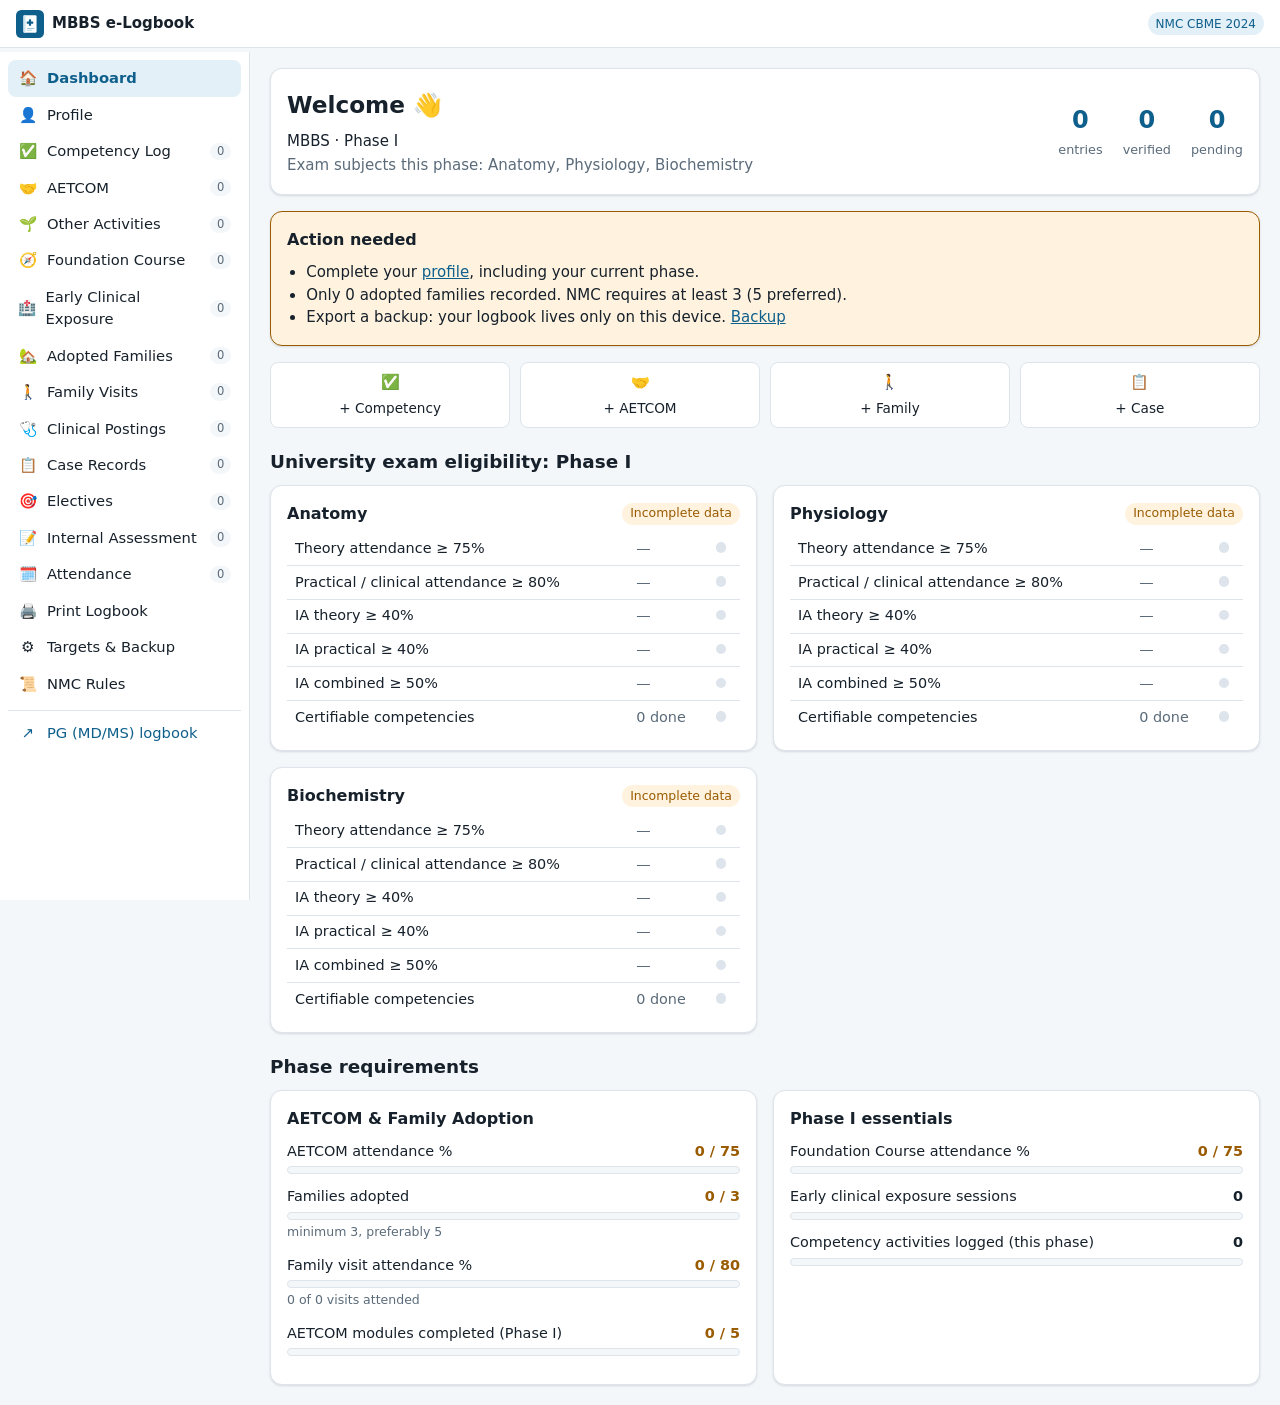
==== mbbs/index.html @ e0714275 "Add MBBS (UG) e-logbook following NMC CBME 2024 and logbook guidelines New app in mbbs/ sharing the " ====
<!doctype html>
<html lang="en">
<head>
  <meta charset="utf-8">
  <meta name="viewport" content="width=device-width, initial-scale=1, viewport-fit=cover">
  <title>MBBS e-Logbook</title>
  <meta name="description" content="Offline e-logbook for MBBS students in India, following the NMC CBME Curriculum 2024 and NMC logbook guidelines.">
  <meta name="theme-color" content="#0f5f8c">
  <link rel="manifest" href="manifest.webmanifest">
  <link rel="icon" href="../icons/icon.svg" type="image/svg+xml">
  <link rel="apple-touch-icon" href="../icons/icon.svg">
  <link rel="stylesheet" href="../css/styles.css">
</head>
<body>
  <header class="topbar no-print">
    <button id="menuBtn" class="icon-btn" aria-label="Menu">☰</button>
    <a href="#dashboard" class="brand"><img src="../icons/icon.svg" alt="" width="28" height="28"> MBBS e-Logbook</a>
    <span class="tag">NMC CBME 2024</span>
  </header>
  <div class="layout">
    <nav id="nav" class="sidebar no-print" aria-label="Sections"></nav>
    <main id="main" tabindex="-1"></main>
  </div>
  <div id="modal" class="modal no-print" hidden role="dialog" aria-modal="true">
    <div class="modal-body"></div>
  </div>
  <div id="toast" class="toast no-print" role="status" aria-live="polite"></div>
  <noscript>This app needs JavaScript enabled.</noscript>
  <script src="js/ug-data.js"></script>
  <script src="js/ug-app.js"></script>
</body>
</html>
---- css/styles.css ----
:root {
  --bg: #f4f7fa;
  --card: #ffffff;
  --text: #17212b;
  --muted: #5b6b7a;
  --line: #dde4eb;
  --primary: #0f5f8c;
  --primary-ink: #ffffff;
  --primary-soft: #e3f0f8;
  --ok: #1f7a4d;
  --ok-soft: #e1f4ea;
  --warn: #9a5b00;
  --warn-soft: #fff3df;
  --danger: #b42318;
  --danger-soft: #fde8e6;
  --radius: 12px;
  --shadow: 0 1px 2px rgba(16, 24, 40, .06), 0 1px 3px rgba(16, 24, 40, .08);
  color-scheme: light;
}
@media (prefers-color-scheme: dark) {
  :root:not([data-theme="light"]) {
    --bg: #0f1419; --card: #182029; --text: #e6edf3; --muted: #9aa8b5; --line: #2a3541;
    --primary: #4aa8dc; --primary-ink: #06131c; --primary-soft: #16324a;
    --ok: #4cc48a; --ok-soft: #133826; --warn: #f0b45a; --warn-soft: #3a2a10; --danger: #ff6b5e; --danger-soft: #3d1714;
    color-scheme: dark;
  }
}
:root[data-theme="dark"] {
    --bg: #0f1419; --card: #182029; --text: #e6edf3; --muted: #9aa8b5; --line: #2a3541;
    --primary: #4aa8dc; --primary-ink: #06131c; --primary-soft: #16324a;
    --ok: #4cc48a; --ok-soft: #133826; --warn: #f0b45a; --warn-soft: #3a2a10; --danger: #ff6b5e; --danger-soft: #3d1714;
    color-scheme: dark;
}
* { box-sizing: border-box; }
html, body { margin: 0; }
body {
  font: 15px/1.5 system-ui, -apple-system, "Segoe UI", Roboto, "Noto Sans", sans-serif;
  background: var(--bg); color: var(--text);
}
a { color: var(--primary); }
h1 { font-size: 1.45rem; margin: .2rem 0 .4rem; }
h2 { font-size: 1.15rem; }
h3 { font-size: 1rem; margin: 0 0 .6rem; }
.muted, small { color: var(--muted); }
.help { color: var(--muted); margin: 0 0 1rem; max-width: 70ch; }
.warn { background: var(--warn-soft); color: var(--warn); padding: .5rem .75rem; border-radius: 8px; }

/* Layout */
.topbar {
  position: sticky; top: env(safe-area-inset-top, 0px); z-index: 20; display: flex; align-items: center; gap: .75rem;
  padding: .6rem 1rem; background: var(--card); border-bottom: 1px solid var(--line);
}
.brand { display: flex; align-items: center; gap: .5rem; font-weight: 700; color: var(--text); text-decoration: none; }
.tag { margin-left: auto; font-size: .75rem; background: var(--primary-soft); color: var(--primary); padding: .15rem .5rem; border-radius: 99px; }
.icon-btn { display: none; border: 0; background: none; font-size: 1.4rem; color: var(--text); cursor: pointer; }
.layout { display: grid; grid-template-columns: 250px 1fr; min-height: calc(100vh - 52px); }
.sidebar { border-right: 1px solid var(--line); background: var(--card); padding: .5rem; position: sticky; top: 52px; height: calc(100vh - 52px); overflow-y: auto; }
.sidebar a {
  display: flex; align-items: center; gap: .55rem; padding: .45rem .6rem; border-radius: 8px;
  color: var(--text); text-decoration: none; font-size: .92rem;
}
.sidebar a:hover { background: var(--bg); }
.sidebar a.active { background: var(--primary-soft); color: var(--primary); font-weight: 600; }
.ni { width: 1.4em; text-align: center; }
.badge { margin-left: auto; font-size: .72rem; background: var(--bg); color: var(--muted); padding: 0 .45rem; border-radius: 99px; }
main { padding: 1.25rem; max-width: 1200px; width: 100%; outline: none; min-width: 0; }

@media (max-width: 860px) {
  .icon-btn { display: block; }
  .layout { grid-template-columns: 1fr; }
  .sidebar { position: fixed; left: 0; top: 52px; bottom: 0; width: 270px; z-index: 30; transform: translateX(-100%); transition: transform .2s; box-shadow: var(--shadow); }
  body.nav-open .sidebar { transform: none; }
  main { padding: 1rem; }
}

/* Cards & components */
.card { background: var(--card); border: 1px solid var(--line); border-radius: var(--radius); padding: 1rem; box-shadow: var(--shadow); margin-bottom: 1rem; }
.grid2 { display: grid; grid-template-columns: repeat(auto-fit, minmax(320px, 1fr)); gap: 1rem; }
.grid2 .card { margin: 0; }
.hero { display: flex; flex-wrap: wrap; gap: 1rem; justify-content: space-between; align-items: center; }
.hero p { margin: .1rem 0; }
.hero-stats { display: flex; gap: 1.25rem; }
.hero-stats div { text-align: center; }
.hero-stats b { display: block; font-size: 1.5rem; color: var(--primary); }
.hero-stats span { font-size: .8rem; color: var(--muted); }
.alerts { border-color: var(--warn); background: var(--warn-soft); }
.alerts ul { margin: 0; padding-left: 1.2rem; }
.quick { display: grid; grid-template-columns: repeat(4, 1fr); gap: .6rem; margin-bottom: 1rem; }
.quick-btn { display: flex; flex-direction: column; align-items: center; gap: .2rem; padding: .8rem .4rem; font-size: 1.3rem; }
.quick-btn span { font-size: .85rem; }
@media (max-width: 500px) { .quick { grid-template-columns: repeat(2, 1fr); } }

.meter { margin-bottom: .75rem; }
.meter-top { display: flex; justify-content: space-between; gap: .5rem; font-size: .9rem; }
.track { height: 8px; background: var(--bg); border-radius: 99px; overflow: hidden; margin-top: .25rem; border: 1px solid var(--line); }
.fill { height: 100%; background: var(--primary); }
.fill.ok { background: var(--ok); }
.okt { color: var(--ok); }
.badt { color: var(--warn); }

.steps { list-style: none; padding: 0; margin: 0 0 .8rem; }
.steps li { display: flex; align-items: center; gap: .5rem; padding: .25rem 0; color: var(--muted); }
.steps li span { width: 1.3rem; height: 1.3rem; border-radius: 50%; border: 2px solid var(--line); display: inline-grid; place-items: center; font-size: .75rem; flex: none; }
.steps li.done { color: var(--text); }
.steps li.done span { background: var(--ok); border-color: var(--ok); color: #fff; }

.checklist ul { list-style: none; margin: 0; padding: 0; }
.checklist li { display: flex; gap: .6rem; padding: .35rem 0; border-bottom: 1px dashed var(--line); }
.checklist li:last-child { border: 0; }
.tick { color: var(--muted); font-weight: 700; }
.checklist li.done .tick { color: var(--ok); }

/* Buttons */
.btn {
  display: inline-flex; align-items: center; justify-content: center; gap: .3rem; cursor: pointer;
  border: 1px solid var(--line); background: var(--card); color: var(--text); text-decoration: none;
  padding: .5rem .9rem; border-radius: 8px; font: inherit; font-weight: 500; min-height: 40px;
}
.btn:hover { border-color: var(--primary); }
.btn:disabled { opacity: .5; cursor: not-allowed; }
.btn.primary { background: var(--primary); border-color: var(--primary); color: var(--primary-ink); }
.btn.danger { color: var(--danger); }
.btn.danger-fill { background: var(--danger); border-color: var(--danger); color: var(--card); }
.sample-note { display: flex; flex-wrap: wrap; gap: .75rem; align-items: center; justify-content: space-between; border-color: var(--primary); background: var(--primary-soft); }
.sample-note > div { flex: 1 1 260px; min-width: 0; }
@media (prefers-reduced-motion: reduce) { * { transition: none !important; } }
.btn.sm { padding: .2rem .55rem; min-height: 32px; font-size: .85rem; }

/* Forms */
.form-grid { display: grid; grid-template-columns: repeat(auto-fit, minmax(230px, 1fr)); gap: .8rem 1rem; }
.field { display: flex; flex-direction: column; gap: .25rem; font-size: .88rem; font-weight: 500; }
.field.wide, .actions.wide { grid-column: 1 / -1; }
.field.check { flex-direction: row; align-items: center; font-weight: 400; }
.field small { font-weight: 400; }
.req { color: var(--danger); }
input, select, textarea {
  font: inherit; color: var(--text); background: var(--bg); border: 1px solid var(--line);
  border-radius: 8px; padding: .5rem .6rem; min-height: 40px; width: 100%;
}
.field.check input { width: auto; min-height: 0; }
input:focus, select:focus, textarea:focus { outline: 2px solid var(--primary); outline-offset: 1px; }
textarea { resize: vertical; }
.actions { display: flex; gap: .5rem; justify-content: flex-end; flex-wrap: wrap; margin-top: .5rem; }
.actions.left { justify-content: flex-start; }
.proc-targets { max-height: 420px; overflow: auto; padding-right: .25rem; margin-bottom: .5rem; }

/* Collections */
.head-row { display: flex; justify-content: space-between; align-items: center; gap: 1rem; flex-wrap: wrap; }
.head-actions { display: flex; gap: .5rem; align-items: center; flex-wrap: wrap; }
.head-actions select { width: auto; }
.toolbar { display: flex; gap: .5rem; flex-wrap: wrap; margin-bottom: .75rem; }
.toolbar input { flex: 1 1 200px; width: auto; }
.toolbar select { width: auto; }
.table-wrap { overflow-x: auto; background: var(--card); border: 1px solid var(--line); border-radius: var(--radius); }
.card .table-wrap { border: 0; }
table.data { width: 100%; border-collapse: collapse; font-size: .9rem; }
table.data th, table.data td { text-align: left; padding: .55rem .7rem; border-bottom: 1px solid var(--line); vertical-align: top; }
table.data th { background: var(--bg); font-weight: 600; white-space: nowrap; }
table.data tr:last-child td { border-bottom: 0; }
table.compact td, table.compact th { padding: .35rem .5rem; }
.row-actions { white-space: nowrap; text-align: right; }
.pill { display: inline-block; font-size: .78rem; padding: .1rem .5rem; border-radius: 99px; white-space: nowrap; }
.pill.ok { background: var(--ok-soft); color: var(--ok); }
.pill.pend { background: var(--warn-soft); color: var(--warn); }
.pill.bad { background: var(--danger-soft); color: var(--danger); }
.sidebar a.switch { margin-top: .5rem; border-top: 1px solid var(--line); border-radius: 0; padding-top: .7rem; color: var(--primary); }
.sec-h { margin: 1.25rem 0 .6rem; }
.elig-head { display: flex; justify-content: space-between; align-items: center; gap: .5rem; margin-bottom: .4rem; }
.elig-head h3 { margin: 0; }
.elig.bad { border-color: var(--danger); }
.elig.ok { border-color: var(--ok); }
td.num { text-align: right; font-variant-numeric: tabular-nums; white-space: nowrap; }
.dot { display: inline-block; width: .65rem; height: .65rem; border-radius: 50%; background: var(--line); }
.dot.ok { background: var(--ok); }
.dot.bad { background: var(--danger); }
.mods { display: grid; gap: .6rem; }
.chips { display: flex; flex-wrap: wrap; gap: .35rem; margin-top: .3rem; }
.chip { font-size: .8rem; padding: .1rem .55rem; border-radius: 99px; border: 1px solid var(--line); color: var(--muted); font-variant-numeric: tabular-nums; }
.chip.ok { background: var(--ok-soft); color: var(--ok); border-color: var(--ok-soft); }
.chip.part { background: var(--warn-soft); color: var(--warn); border-color: var(--warn-soft); }
.meters { display: grid; grid-template-columns: repeat(auto-fit, minmax(240px, 1fr)); gap: 0 1.5rem; }
.empty { text-align: center; color: var(--muted); padding: 2rem; }
details summary { cursor: pointer; margin-bottom: .5rem; }

@media (max-width: 700px) {
  table.data thead { display: none; }
  table.data, table.data tbody, table.data tr, table.data td { display: block; width: 100%; }
  table.data tr { border-bottom: 1px solid var(--line); padding: .4rem 0; }
  table.data td { border: 0; padding: .15rem .8rem; }
  table.data td[data-label]::before { content: attr(data-label) ": "; color: var(--muted); font-size: .8rem; }
  table.data td.row-actions { text-align: left; padding-top: .4rem; }
  table.compact thead { display: table-header-group; }
  table.compact, table.compact tbody { display: table; }
  table.compact tr { display: table-row; }
  table.compact td { display: table-cell; width: auto; }
}

/* Modal & toast */
.modal { position: fixed; inset: 0; background: rgba(10, 20, 30, .5); z-index: 50; display: grid; place-items: center; padding: 1rem; }
.modal[hidden] { display: none; }
.modal-body { background: var(--card); border-radius: var(--radius); padding: 1.2rem; width: min(760px, 100%); max-height: 92vh; overflow-y: auto; }
.modal-body h2 { margin-top: 0; }
body.modal-open { overflow: hidden; }
.toast {
  position: fixed; bottom: 1.2rem; left: 50%; transform: translateX(-50%) translateY(150%);
  background: var(--text); color: var(--bg); padding: .6rem 1.1rem; border-radius: 99px; transition: transform .2s, opacity .2s; z-index: 60;
  opacity: 0; visibility: hidden; pointer-events: none;
}
.toast.show { transform: translateX(-50%) translateY(0); opacity: 1; visibility: visible; }
.prose ul { padding-left: 1.2rem; }
.prose li { margin-bottom: .3rem; }

/* Report */
.report { background: #fff; color: #000; padding: 1rem; border-radius: var(--radius); }
.rep-cover { text-align: center; padding: 1rem 0 2rem; }
.rep-cover h1 { font-size: 1.8rem; letter-spacing: .05em; }
.rep-sec { margin-top: 1.5rem; }
.rep-sec h2 { border-bottom: 2px solid #000; padding-bottom: .2rem; }
table.rep { width: 100%; border-collapse: collapse; font-size: .8rem; }
table.rep th, table.rep td { border: 1px solid #555; padding: .25rem .35rem; text-align: left; vertical-align: top; }
table.rep th { background: #eee; }
table.rep .sig { width: 110px; }
table.kv { max-width: 640px; margin: 1rem auto; }
table.kv th { width: 40%; }
.small { font-size: .78rem; }
.report .muted, .report small { color: #444; }
.sig-row { display: flex; justify-content: space-between; gap: 1rem; margin-top: 3rem; }
.sig-row div { flex: 1; border-top: 1px solid #000; padding-top: .3rem; font-size: .85rem; }
.cert p { line-height: 1.8; }

@media print {
  @page { size: A4 landscape; margin: 12mm; }
  body { background: #fff; color: #000; }
  .no-print, .topbar, .sidebar { display: none !important; }
  .layout { display: block; }
  main { padding: 0; max-width: none; }
  .report { padding: 0; }
  .rep-cover { page-break-after: always; }
  .rep-sec { page-break-inside: auto; }
  .cert { page-break-before: always; }
  tr { page-break-inside: avoid; }
  thead { display: table-header-group; }
}
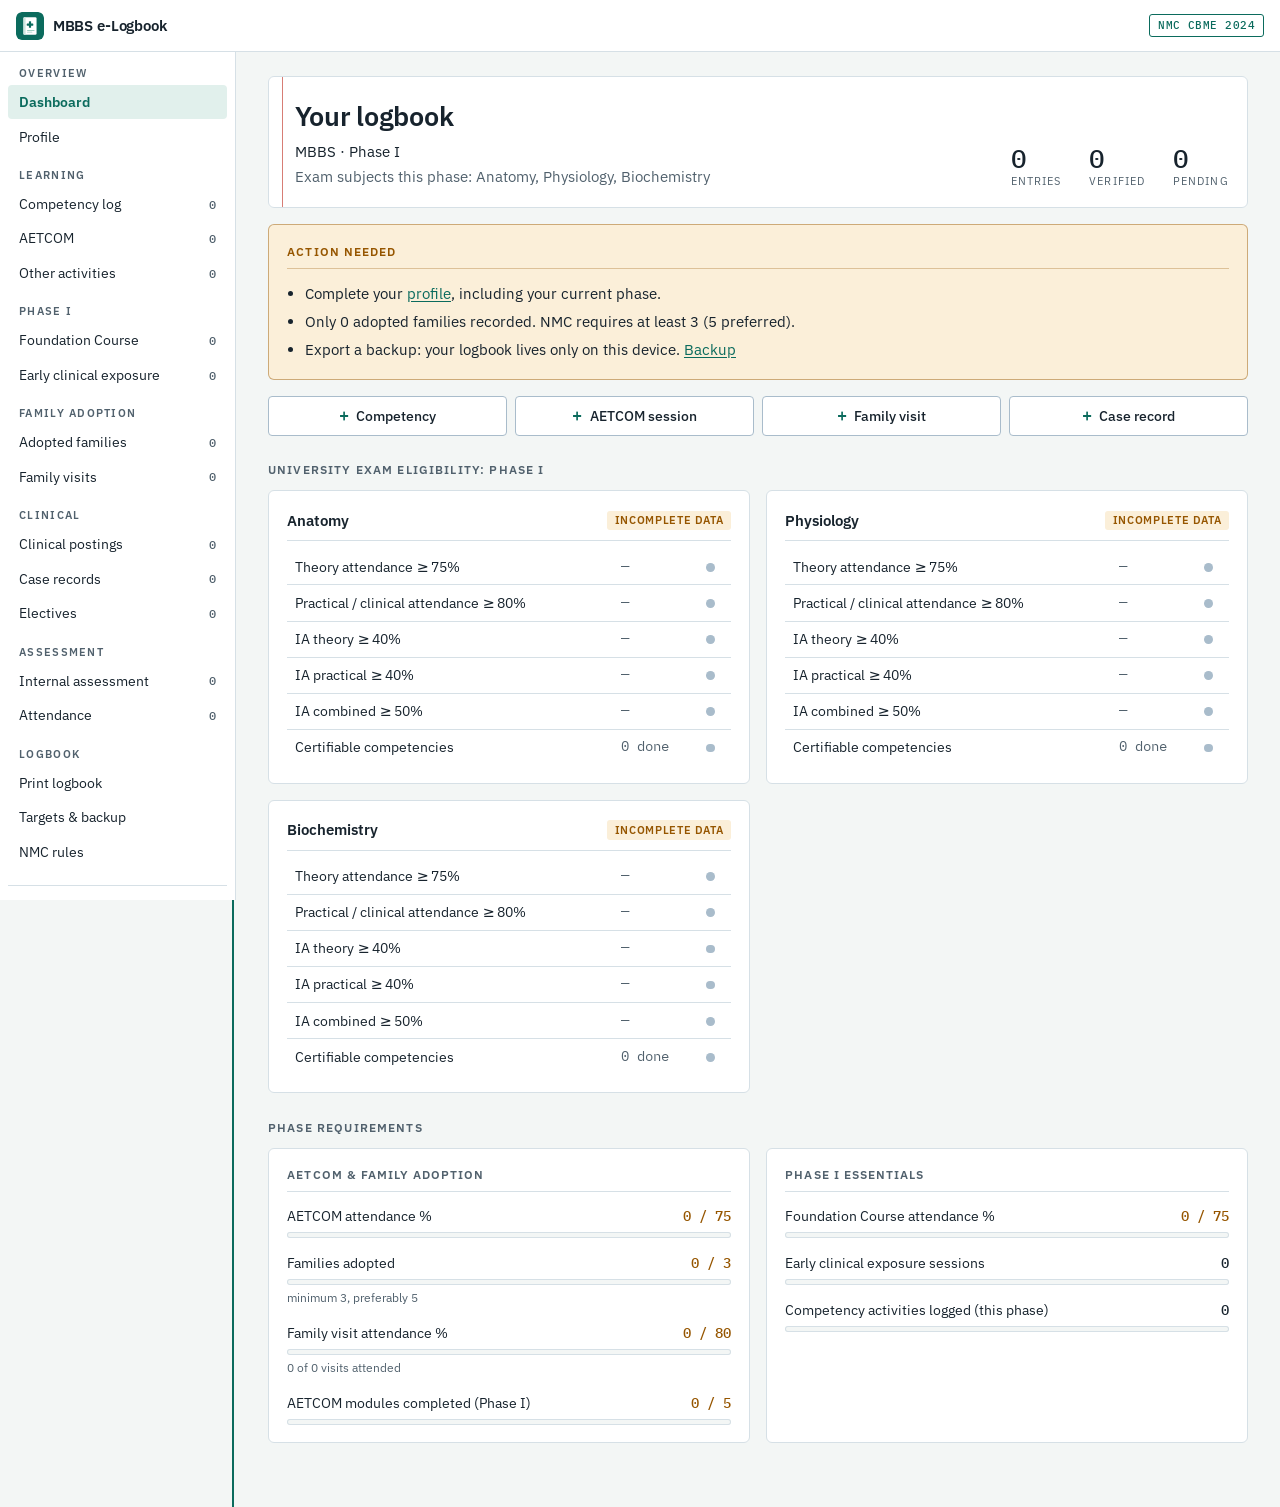
==== commit ebbcadf5: "Redesign both apps as a clinical record register - IBM Plex Sans and Plex Mono, bundled locally so t" ====
--- a/mbbs/index.html
+++ b/mbbs/index.html
@@ -5,7 +5,7 @@
   <meta name="viewport" content="width=device-width, initial-scale=1, viewport-fit=cover">
   <title>MBBS e-Logbook</title>
   <meta name="description" content="Offline e-logbook for MBBS students in India, following the NMC CBME Curriculum 2024 and NMC logbook guidelines.">
-  <meta name="theme-color" content="#0f5f8c">
+  <meta name="theme-color" content="#0b6b5d">
   <link rel="manifest" href="manifest.webmanifest">
   <link rel="icon" href="../icons/icon.svg" type="image/svg+xml">
   <link rel="apple-touch-icon" href="../icons/icon.svg">
--- a/css/styles.css
+++ b/css/styles.css
@@ -1,232 +1,320 @@
+/*
+ * Medical e-Logbook — design: a hospital record register.
+ * Layout concept: an index of sections on the left like a register's tabbed index; each page is a ruled
+ * sheet with a red margin rule, codes and dates set in a typewriter mono, a single surgical-green accent.
+ */
+@font-face { font-family: 'IBM Plex Sans'; font-style: normal; font-weight: 400 700; font-display: swap; src: url('../fonts/IBMPlexSans-var.woff2') format('woff2'); }
+@font-face { font-family: 'IBM Plex Mono'; font-style: normal; font-weight: 400; font-display: swap; src: url('../fonts/IBMPlexMono-400.woff2') format('woff2'); }
+@font-face { font-family: 'IBM Plex Mono'; font-style: normal; font-weight: 500; font-display: swap; src: url('../fonts/IBMPlexMono-500.woff2') format('woff2'); }
+
 :root {
-  --bg: #f4f7fa;
-  --card: #ffffff;
-  --text: #17212b;
-  --muted: #5b6b7a;
-  --line: #dde4eb;
-  --primary: #0f5f8c;
-  --primary-ink: #ffffff;
-  --primary-soft: #e3f0f8;
-  --ok: #1f7a4d;
-  --ok-soft: #e1f4ea;
-  --warn: #9a5b00;
-  --warn-soft: #fff3df;
-  --danger: #b42318;
-  --danger-soft: #fde8e6;
-  --radius: 12px;
-  --shadow: 0 1px 2px rgba(16, 24, 40, .06), 0 1px 3px rgba(16, 24, 40, .08);
+  --paper: #f3f6f5;        /* page ground, faint green-grey */
+  --sheet: #ffffff;        /* ruled sheet */
+  --ink: #17232d;          /* register ink */
+  --ink-2: #51616d;        /* secondary ink */
+  --rule: #d6e0e6;         /* blue-grey ruling */
+  --rule-strong: #a9bccb;
+  --margin: #c7463b;       /* red margin line of a bound logbook */
+  --accent: #0b6b5d;       /* surgical green */
+  --accent-ink: #ffffff;
+  --accent-soft: #e1f0ec;
+  --ok: #1c7745;
+  --ok-soft: #e2f2e8;
+  --warn: #965600;
+  --warn-soft: #fbefd9;
+  --danger: #b3261e;
+  --danger-soft: #fbe6e4;
+  --f-sans: 'IBM Plex Sans', system-ui, -apple-system, 'Segoe UI', Roboto, 'Noto Sans', sans-serif;
+  --f-mono: 'IBM Plex Mono', ui-monospace, 'SF Mono', Menlo, Consolas, monospace;
+  --r: 6px;
+  --topbar-h: 52px;
   color-scheme: light;
 }
 @media (prefers-color-scheme: dark) {
   :root:not([data-theme="light"]) {
-    --bg: #0f1419; --card: #182029; --text: #e6edf3; --muted: #9aa8b5; --line: #2a3541;
-    --primary: #4aa8dc; --primary-ink: #06131c; --primary-soft: #16324a;
-    --ok: #4cc48a; --ok-soft: #133826; --warn: #f0b45a; --warn-soft: #3a2a10; --danger: #ff6b5e; --danger-soft: #3d1714;
+    --paper: #0f1518; --sheet: #161f24; --ink: #e2e9ed; --ink-2: #9aabb6; --rule: #283640; --rule-strong: #43586a;
+    --margin: #e0675c; --accent: #4ab39d; --accent-ink: #04130f; --accent-soft: #11332c;
+    --ok: #5ac78b; --ok-soft: #12371f; --warn: #eeb25c; --warn-soft: #382a10; --danger: #ff7b6f; --danger-soft: #3d1714;
     color-scheme: dark;
   }
 }
 :root[data-theme="dark"] {
-    --bg: #0f1419; --card: #182029; --text: #e6edf3; --muted: #9aa8b5; --line: #2a3541;
-    --primary: #4aa8dc; --primary-ink: #06131c; --primary-soft: #16324a;
-    --ok: #4cc48a; --ok-soft: #133826; --warn: #f0b45a; --warn-soft: #3a2a10; --danger: #ff6b5e; --danger-soft: #3d1714;
-    color-scheme: dark;
-}
+  --paper: #0f1518; --sheet: #161f24; --ink: #e2e9ed; --ink-2: #9aabb6; --rule: #283640; --rule-strong: #43586a;
+  --margin: #e0675c; --accent: #4ab39d; --accent-ink: #04130f; --accent-soft: #11332c;
+  --ok: #5ac78b; --ok-soft: #12371f; --warn: #eeb25c; --warn-soft: #382a10; --danger: #ff7b6f; --danger-soft: #3d1714;
+  color-scheme: dark;
+}
+
 * { box-sizing: border-box; }
 html, body { margin: 0; }
 body {
-  font: 15px/1.5 system-ui, -apple-system, "Segoe UI", Roboto, "Noto Sans", sans-serif;
-  background: var(--bg); color: var(--text);
-}
-a { color: var(--primary); }
-h1 { font-size: 1.45rem; margin: .2rem 0 .4rem; }
-h2 { font-size: 1.15rem; }
-h3 { font-size: 1rem; margin: 0 0 .6rem; }
-.muted, small { color: var(--muted); }
-.help { color: var(--muted); margin: 0 0 1rem; max-width: 70ch; }
-.warn { background: var(--warn-soft); color: var(--warn); padding: .5rem .75rem; border-radius: 8px; }
-
-/* Layout */
+  font: 400 15px/1.55 var(--f-sans);
+  background: var(--paper);
+  color: var(--ink);
+  -webkit-font-smoothing: antialiased;
+}
+a { color: var(--accent); text-underline-offset: 2px; }
+h1, h2, h3 { text-wrap: balance; }
+h1 { font-size: 1.5rem; font-weight: 600; letter-spacing: -.01em; margin: 0 0 .35rem; }
+h2 { font-size: 1.1rem; font-weight: 600; margin: 0 0 .6rem; }
+h3 {
+  font-size: .72rem; font-weight: 600; text-transform: uppercase; letter-spacing: .09em; color: var(--ink-2);
+  margin: 0 0 .8rem; padding-bottom: .45rem; border-bottom: 1px solid var(--rule);
+}
+small, .muted { color: var(--ink-2); }
+.small { font-size: .78rem; }
+.mono, td.mono { font-family: var(--f-mono); font-size: .86em; font-variant-numeric: tabular-nums; }
+.help { color: var(--ink-2); margin: 0 0 1.1rem; max-width: 68ch; }
+.warn { background: var(--warn-soft); color: var(--warn); padding: .55rem .8rem; border-radius: var(--r); }
+:focus-visible { outline: 2px solid var(--accent); outline-offset: 2px; }
+
+/* ---------- Frame ---------- */
 .topbar {
-  position: sticky; top: env(safe-area-inset-top, 0px); z-index: 20; display: flex; align-items: center; gap: .75rem;
-  padding: .6rem 1rem; background: var(--card); border-bottom: 1px solid var(--line);
-}
-.brand { display: flex; align-items: center; gap: .5rem; font-weight: 700; color: var(--text); text-decoration: none; }
-.tag { margin-left: auto; font-size: .75rem; background: var(--primary-soft); color: var(--primary); padding: .15rem .5rem; border-radius: 99px; }
-.icon-btn { display: none; border: 0; background: none; font-size: 1.4rem; color: var(--text); cursor: pointer; }
-.layout { display: grid; grid-template-columns: 250px 1fr; min-height: calc(100vh - 52px); }
-.sidebar { border-right: 1px solid var(--line); background: var(--card); padding: .5rem; position: sticky; top: 52px; height: calc(100vh - 52px); overflow-y: auto; }
+  position: sticky; top: env(safe-area-inset-top, 0px); z-index: 20; height: var(--topbar-h);
+  display: flex; align-items: center; gap: .75rem;
+  padding: 0 max(16px, env(safe-area-inset-right, 0px)) 0 max(16px, env(safe-area-inset-left, 0px));
+  background: var(--sheet); border-bottom: 1px solid var(--rule);
+}
+.brand { display: flex; align-items: center; gap: .55rem; font-weight: 600; color: var(--ink); text-decoration: none; letter-spacing: -.01em; }
+.brand img { border-radius: 6px; }
+.tag {
+  margin-left: auto; font: 500 .7rem/1 var(--f-mono); letter-spacing: .04em; text-transform: uppercase;
+  color: var(--accent); border: 1px solid var(--accent); padding: .3rem .5rem; border-radius: 3px;
+}
+.icon-btn { display: none; border: 0; background: none; font-size: 1.35rem; color: var(--ink); cursor: pointer; padding: .25rem; }
+.layout { display: grid; grid-template-columns: 236px minmax(0, 1fr); min-height: calc(100vh - var(--topbar-h)); }
+
+.sidebar {
+  background: var(--sheet); border-right: 1px solid var(--rule); padding: .75rem .5rem 2rem;
+  position: sticky; top: var(--topbar-h); height: calc(100vh - var(--topbar-h)); overflow-y: auto;
+}
+.nav-h {
+  font: 600 .66rem/1 var(--f-sans); text-transform: uppercase; letter-spacing: .12em; color: var(--ink-2);
+  padding: 1rem .7rem .4rem;
+}
+.nav-h:first-child { padding-top: .25rem; }
 .sidebar a {
-  display: flex; align-items: center; gap: .55rem; padding: .45rem .6rem; border-radius: 8px;
-  color: var(--text); text-decoration: none; font-size: .92rem;
-}
-.sidebar a:hover { background: var(--bg); }
-.sidebar a.active { background: var(--primary-soft); color: var(--primary); font-weight: 600; }
-.ni { width: 1.4em; text-align: center; }
-.badge { margin-left: auto; font-size: .72rem; background: var(--bg); color: var(--muted); padding: 0 .45rem; border-radius: 99px; }
-main { padding: 1.25rem; max-width: 1200px; width: 100%; outline: none; min-width: 0; }
-
+  display: flex; align-items: center; gap: .5rem; padding: .38rem .7rem; border-radius: 4px;
+  color: var(--ink); text-decoration: none; font-size: .9rem; position: relative;
+}
+.sidebar a:hover { background: var(--paper); }
+.sidebar a.active { background: var(--accent-soft); color: var(--accent); font-weight: 600; }
+.badge { margin-left: auto; font: 500 .72rem var(--f-mono); color: var(--ink-2); font-variant-numeric: tabular-nums; }
+.sidebar a.active .badge { color: var(--accent); }
+.sidebar a.switch { margin-top: 1rem; border-top: 1px solid var(--rule); border-radius: 0; padding-top: .8rem; color: var(--accent); }
+
+main {
+  padding-block: 1.5rem 3rem;
+  padding-left: max(16px, 2rem); padding-right: max(16px, 2rem);
+  max-width: 1180px; width: 100%; min-width: 0; outline: none;
+}
 @media (max-width: 860px) {
   .icon-btn { display: block; }
-  .layout { grid-template-columns: 1fr; }
-  .sidebar { position: fixed; left: 0; top: 52px; bottom: 0; width: 270px; z-index: 30; transform: translateX(-100%); transition: transform .2s; box-shadow: var(--shadow); }
+  .layout { grid-template-columns: minmax(0, 1fr); }
+  .sidebar {
+    position: fixed; left: 0; top: calc(var(--topbar-h) + env(safe-area-inset-top, 0px)); bottom: 0; width: 272px; z-index: 30;
+    height: auto; transform: translateX(-102%); transition: transform .2s ease;
+    padding-left: max(.5rem, env(safe-area-inset-left, 0px)); box-shadow: 0 10px 30px rgba(0, 0, 0, .18);
+  }
   body.nav-open .sidebar { transform: none; }
-  main { padding: 1rem; }
-}
-
-/* Cards & components */
-.card { background: var(--card); border: 1px solid var(--line); border-radius: var(--radius); padding: 1rem; box-shadow: var(--shadow); margin-bottom: 1rem; }
-.grid2 { display: grid; grid-template-columns: repeat(auto-fit, minmax(320px, 1fr)); gap: 1rem; }
-.grid2 .card { margin: 0; }
-.hero { display: flex; flex-wrap: wrap; gap: 1rem; justify-content: space-between; align-items: center; }
+  main { padding-block: 1.1rem 3rem; padding-left: max(16px, env(safe-area-inset-left, 0px)); padding-right: max(16px, env(safe-area-inset-right, 0px)); }
+}
+
+/* ---------- Sheets ---------- */
+.card { background: var(--sheet); border: 1px solid var(--rule); border-radius: var(--r); padding: 1.1rem 1.15rem; margin-bottom: 1rem; }
+.grid2 { display: grid; grid-template-columns: repeat(auto-fit, minmax(min(100%, 330px), 1fr)); gap: 1rem; margin-bottom: 1rem; }
+.grid2 > * { margin: 0; min-width: 0; }
+.sec-h { font-size: .72rem; text-transform: uppercase; letter-spacing: .1em; color: var(--ink-2); font-weight: 600; margin: 1.6rem 0 .7rem; }
+
+/* Register header (dashboard top): the record's identity line with a red margin rule. */
+.hero {
+  display: flex; flex-wrap: wrap; gap: 1rem 2rem; justify-content: space-between; align-items: flex-end;
+  padding-left: 1.6rem; position: relative;
+}
+.hero::before { content: ""; position: absolute; left: .8rem; top: 0; bottom: 0; border-left: 1px solid var(--margin); opacity: .7; }
+.hero > div:first-child { min-width: 0; }
+.hero h1 { font-size: 1.7rem; margin-bottom: .2rem; }
 .hero p { margin: .1rem 0; }
-.hero-stats { display: flex; gap: 1.25rem; }
-.hero-stats div { text-align: center; }
-.hero-stats b { display: block; font-size: 1.5rem; color: var(--primary); }
-.hero-stats span { font-size: .8rem; color: var(--muted); }
-.alerts { border-color: var(--warn); background: var(--warn-soft); }
-.alerts ul { margin: 0; padding-left: 1.2rem; }
-.quick { display: grid; grid-template-columns: repeat(4, 1fr); gap: .6rem; margin-bottom: 1rem; }
-.quick-btn { display: flex; flex-direction: column; align-items: center; gap: .2rem; padding: .8rem .4rem; font-size: 1.3rem; }
-.quick-btn span { font-size: .85rem; }
-@media (max-width: 500px) { .quick { grid-template-columns: repeat(2, 1fr); } }
-
-.meter { margin-bottom: .75rem; }
-.meter-top { display: flex; justify-content: space-between; gap: .5rem; font-size: .9rem; }
-.track { height: 8px; background: var(--bg); border-radius: 99px; overflow: hidden; margin-top: .25rem; border: 1px solid var(--line); }
-.fill { height: 100%; background: var(--primary); }
+.hero-stats { display: flex; gap: 1.75rem; }
+.hero-stats div { display: flex; flex-direction: column; }
+.hero-stats b { font: 500 1.6rem/1.1 var(--f-mono); font-variant-numeric: tabular-nums; color: var(--ink); }
+.hero-stats span { font-size: .68rem; text-transform: uppercase; letter-spacing: .1em; color: var(--ink-2); }
+.sample-note { display: flex; flex-wrap: wrap; gap: .75rem; align-items: center; justify-content: space-between; background: var(--accent-soft); border-color: var(--accent); }
+.sample-note > div { flex: 1 1 260px; min-width: 0; }
+
+.alerts { background: var(--warn-soft); border-color: color-mix(in srgb, var(--warn) 45%, transparent); }
+.alerts h3 { color: var(--warn); border-color: color-mix(in srgb, var(--warn) 30%, transparent); }
+.alerts ul { margin: 0; padding-left: 1.1rem; display: grid; gap: .3rem; }
+
+.quick { display: flex; flex-wrap: wrap; gap: .5rem; margin-bottom: .5rem; }
+.quick-btn { flex: 1 1 140px; justify-content: flex-start; font-weight: 500; }
+.quick-btn::before { content: "+"; font: 500 1.05rem/1 var(--f-mono); color: var(--accent); margin-right: .15rem; }
+
+/* Meters */
+.meter { margin-bottom: .85rem; }
+.meter:last-child { margin-bottom: 0; }
+.meter-top { display: flex; justify-content: space-between; align-items: baseline; gap: .75rem; font-size: .9rem; }
+.meter-top b { font: 500 .88rem var(--f-mono); font-variant-numeric: tabular-nums; white-space: nowrap; }
+.track { height: 6px; background: var(--paper); border-radius: 3px; overflow: hidden; margin-top: .3rem; box-shadow: inset 0 0 0 1px var(--rule); }
+.fill { height: 100%; background: var(--accent); border-radius: 3px; }
 .fill.ok { background: var(--ok); }
+.meter small { font-size: .78rem; }
+.meters { display: grid; grid-template-columns: repeat(auto-fit, minmax(min(100%, 240px), 1fr)); gap: 0 1.5rem; }
 .okt { color: var(--ok); }
 .badt { color: var(--warn); }
 
-.steps { list-style: none; padding: 0; margin: 0 0 .8rem; }
-.steps li { display: flex; align-items: center; gap: .5rem; padding: .25rem 0; color: var(--muted); }
-.steps li span { width: 1.3rem; height: 1.3rem; border-radius: 50%; border: 2px solid var(--line); display: inline-grid; place-items: center; font-size: .75rem; flex: none; }
-.steps li.done { color: var(--text); }
-.steps li.done span { background: var(--ok); border-color: var(--ok); color: #fff; }
+.steps { list-style: none; padding: 0; margin: 0 0 1rem; counter-reset: s; }
+.steps li { display: flex; align-items: center; gap: .65rem; padding: .32rem 0; color: var(--ink-2); border-bottom: 1px dashed var(--rule); }
+.steps li:last-child { border-bottom: 0; }
+.steps li span {
+  width: 1.25rem; height: 1.25rem; border-radius: 50%; border: 1.5px solid var(--rule-strong); flex: none;
+  display: inline-grid; place-items: center; font-size: .7rem; color: var(--sheet);
+}
+.steps li.done { color: var(--ink); }
+.steps li.done span { background: var(--ok); border-color: var(--ok); }
+.steps li small { margin-left: auto; font-family: var(--f-mono); font-size: .78rem; }
 
 .checklist ul { list-style: none; margin: 0; padding: 0; }
-.checklist li { display: flex; gap: .6rem; padding: .35rem 0; border-bottom: 1px dashed var(--line); }
+.checklist li { display: flex; gap: .65rem; padding: .45rem 0; border-bottom: 1px dashed var(--rule); }
 .checklist li:last-child { border: 0; }
-.tick { color: var(--muted); font-weight: 700; }
+.tick { color: var(--rule-strong); font-weight: 700; width: 1rem; flex: none; }
 .checklist li.done .tick { color: var(--ok); }
-
-/* Buttons */
+.checklist small { font-size: .8rem; }
+
+/* Eligibility sheets */
+.elig-head { display: flex; justify-content: space-between; align-items: center; gap: .5rem; margin-bottom: .5rem; padding-bottom: .5rem; border-bottom: 1px solid var(--rule); }
+.elig-head h3 { margin: 0; padding: 0; border: 0; font-size: .95rem; text-transform: none; letter-spacing: 0; color: var(--ink); }
+.elig.bad { border-color: color-mix(in srgb, var(--danger) 55%, var(--rule)); }
+.elig.ok { border-color: color-mix(in srgb, var(--ok) 55%, var(--rule)); }
+.dot { display: inline-block; width: .55rem; height: .55rem; border-radius: 50%; background: var(--rule-strong); }
+.dot.ok { background: var(--ok); }
+.dot.bad { background: var(--danger); }
+.mods { display: grid; gap: .7rem; }
+.chips { display: flex; flex-wrap: wrap; gap: .35rem; margin-top: .3rem; }
+.chip { font: 500 .78rem var(--f-mono); padding: .12rem .5rem; border-radius: 3px; border: 1px solid var(--rule); color: var(--ink-2); }
+.chip.ok { background: var(--ok-soft); color: var(--ok); border-color: transparent; }
+.chip.part { background: var(--warn-soft); color: var(--warn); border-color: transparent; }
+
+/* ---------- Controls ---------- */
 .btn {
-  display: inline-flex; align-items: center; justify-content: center; gap: .3rem; cursor: pointer;
-  border: 1px solid var(--line); background: var(--card); color: var(--text); text-decoration: none;
-  padding: .5rem .9rem; border-radius: 8px; font: inherit; font-weight: 500; min-height: 40px;
-}
-.btn:hover { border-color: var(--primary); }
-.btn:disabled { opacity: .5; cursor: not-allowed; }
-.btn.primary { background: var(--primary); border-color: var(--primary); color: var(--primary-ink); }
+  display: inline-flex; align-items: center; justify-content: center; gap: .35rem; cursor: pointer;
+  border: 1px solid var(--rule-strong); background: var(--sheet); color: var(--ink); text-decoration: none;
+  padding: .5rem .95rem; border-radius: 4px; font: 500 .9rem/1.2 var(--f-sans); min-height: 40px;
+  transition: border-color .15s, background .15s;
+}
+.btn:hover { border-color: var(--accent); }
+.btn:disabled { opacity: .45; cursor: not-allowed; }
+.btn.primary { background: var(--accent); border-color: var(--accent); color: var(--accent-ink); }
+.btn.primary:hover { background: color-mix(in srgb, var(--accent) 88%, var(--ink)); }
 .btn.danger { color: var(--danger); }
-.btn.danger-fill { background: var(--danger); border-color: var(--danger); color: var(--card); }
-.sample-note { display: flex; flex-wrap: wrap; gap: .75rem; align-items: center; justify-content: space-between; border-color: var(--primary); background: var(--primary-soft); }
-.sample-note > div { flex: 1 1 260px; min-width: 0; }
-@media (prefers-reduced-motion: reduce) { * { transition: none !important; } }
-.btn.sm { padding: .2rem .55rem; min-height: 32px; font-size: .85rem; }
-
-/* Forms */
-.form-grid { display: grid; grid-template-columns: repeat(auto-fit, minmax(230px, 1fr)); gap: .8rem 1rem; }
-.field { display: flex; flex-direction: column; gap: .25rem; font-size: .88rem; font-weight: 500; }
+.btn.danger-fill { background: var(--danger); border-color: var(--danger); color: var(--sheet); }
+.btn.sm { padding: .2rem .6rem; min-height: 32px; font-size: .82rem; }
+
+.form-grid { display: grid; grid-template-columns: repeat(auto-fit, minmax(min(100%, 230px), 1fr)); gap: .9rem 1.1rem; }
+.field { display: flex; flex-direction: column; gap: .3rem; font-size: .8rem; font-weight: 500; color: var(--ink-2); min-width: 0; }
+.field > span:first-child { text-transform: none; }
 .field.wide, .actions.wide { grid-column: 1 / -1; }
-.field.check { flex-direction: row; align-items: center; font-weight: 400; }
+.field.check { flex-direction: row; align-items: center; gap: .5rem; font-weight: 400; font-size: .9rem; color: var(--ink); }
 .field small { font-weight: 400; }
-.req { color: var(--danger); }
+.req { color: var(--margin); font-weight: 600; }
 input, select, textarea {
-  font: inherit; color: var(--text); background: var(--bg); border: 1px solid var(--line);
-  border-radius: 8px; padding: .5rem .6rem; min-height: 40px; width: 100%;
-}
-.field.check input { width: auto; min-height: 0; }
-input:focus, select:focus, textarea:focus { outline: 2px solid var(--primary); outline-offset: 1px; }
+  font: 400 .95rem/1.4 var(--f-sans); color: var(--ink); background: var(--sheet);
+  border: 1px solid var(--rule-strong); border-radius: 4px; padding: .5rem .6rem; min-height: 42px; width: 100%;
+}
+input[type="date"], input[type="number"] { font-family: var(--f-mono); font-size: .9rem; }
+.field.check input { width: auto; min-height: 0; accent-color: var(--accent); }
+input:focus, select:focus, textarea:focus { outline: 2px solid var(--accent); outline-offset: 0; border-color: var(--accent); }
 textarea { resize: vertical; }
-.actions { display: flex; gap: .5rem; justify-content: flex-end; flex-wrap: wrap; margin-top: .5rem; }
+.actions { display: flex; gap: .5rem; justify-content: flex-end; flex-wrap: wrap; margin-top: .4rem; }
 .actions.left { justify-content: flex-start; }
 .proc-targets { max-height: 420px; overflow: auto; padding-right: .25rem; margin-bottom: .5rem; }
 
-/* Collections */
+/* ---------- Lists (register tables) ---------- */
 .head-row { display: flex; justify-content: space-between; align-items: center; gap: 1rem; flex-wrap: wrap; }
 .head-actions { display: flex; gap: .5rem; align-items: center; flex-wrap: wrap; }
 .head-actions select { width: auto; }
-.toolbar { display: flex; gap: .5rem; flex-wrap: wrap; margin-bottom: .75rem; }
+.toolbar { display: flex; gap: .5rem; flex-wrap: wrap; margin-bottom: .8rem; }
 .toolbar input { flex: 1 1 200px; width: auto; }
 .toolbar select { width: auto; }
-.table-wrap { overflow-x: auto; background: var(--card); border: 1px solid var(--line); border-radius: var(--radius); }
-.card .table-wrap { border: 0; }
+.table-wrap { overflow-x: auto; background: var(--sheet); border: 1px solid var(--rule); border-radius: var(--r); }
+.card .table-wrap { border: 0; border-radius: 0; margin: 0 -.2rem; }
 table.data { width: 100%; border-collapse: collapse; font-size: .9rem; }
-table.data th, table.data td { text-align: left; padding: .55rem .7rem; border-bottom: 1px solid var(--line); vertical-align: top; }
-table.data th { background: var(--bg); font-weight: 600; white-space: nowrap; }
+table.data th, table.data td { text-align: left; padding: .6rem .75rem; border-bottom: 1px solid var(--rule); vertical-align: top; }
+table.data th {
+  font-size: .68rem; font-weight: 600; text-transform: uppercase; letter-spacing: .08em; color: var(--ink-2);
+  white-space: nowrap; border-bottom: 1.5px solid var(--rule-strong); background: var(--sheet);
+}
+table.data tbody tr:hover { background: color-mix(in srgb, var(--accent-soft) 45%, transparent); }
 table.data tr:last-child td { border-bottom: 0; }
-table.compact td, table.compact th { padding: .35rem .5rem; }
+table.compact td, table.compact th { padding: .4rem .5rem; }
+@media (max-width: 700px) { table.compact th { white-space: normal; letter-spacing: .04em; } table.compact { font-size: .82rem; } }
+td.num { text-align: right; font-family: var(--f-mono); font-size: .85rem; font-variant-numeric: tabular-nums; white-space: nowrap; }
 .row-actions { white-space: nowrap; text-align: right; }
-.pill { display: inline-block; font-size: .78rem; padding: .1rem .5rem; border-radius: 99px; white-space: nowrap; }
+.row-actions .btn + .btn { margin-left: .3rem; }
+.pill {
+  display: inline-block; font: 600 .68rem/1.5 var(--f-sans); text-transform: uppercase; letter-spacing: .06em;
+  padding: .1rem .45rem; border-radius: 3px; white-space: nowrap;
+}
 .pill.ok { background: var(--ok-soft); color: var(--ok); }
 .pill.pend { background: var(--warn-soft); color: var(--warn); }
 .pill.bad { background: var(--danger-soft); color: var(--danger); }
-.sidebar a.switch { margin-top: .5rem; border-top: 1px solid var(--line); border-radius: 0; padding-top: .7rem; color: var(--primary); }
-.sec-h { margin: 1.25rem 0 .6rem; }
-.elig-head { display: flex; justify-content: space-between; align-items: center; gap: .5rem; margin-bottom: .4rem; }
-.elig-head h3 { margin: 0; }
-.elig.bad { border-color: var(--danger); }
-.elig.ok { border-color: var(--ok); }
-td.num { text-align: right; font-variant-numeric: tabular-nums; white-space: nowrap; }
-.dot { display: inline-block; width: .65rem; height: .65rem; border-radius: 50%; background: var(--line); }
-.dot.ok { background: var(--ok); }
-.dot.bad { background: var(--danger); }
-.mods { display: grid; gap: .6rem; }
-.chips { display: flex; flex-wrap: wrap; gap: .35rem; margin-top: .3rem; }
-.chip { font-size: .8rem; padding: .1rem .55rem; border-radius: 99px; border: 1px solid var(--line); color: var(--muted); font-variant-numeric: tabular-nums; }
-.chip.ok { background: var(--ok-soft); color: var(--ok); border-color: var(--ok-soft); }
-.chip.part { background: var(--warn-soft); color: var(--warn); border-color: var(--warn-soft); }
-.meters { display: grid; grid-template-columns: repeat(auto-fit, minmax(240px, 1fr)); gap: 0 1.5rem; }
-.empty { text-align: center; color: var(--muted); padding: 2rem; }
-details summary { cursor: pointer; margin-bottom: .5rem; }
+.empty { text-align: center; color: var(--ink-2); padding: 2.5rem 1rem; border-style: dashed; }
+details > summary { cursor: pointer; margin-bottom: .6rem; list-style-position: inside; }
+details > summary b { font-weight: 600; }
 
 @media (max-width: 700px) {
-  table.data thead { display: none; }
-  table.data, table.data tbody, table.data tr, table.data td { display: block; width: 100%; }
-  table.data tr { border-bottom: 1px solid var(--line); padding: .4rem 0; }
-  table.data td { border: 0; padding: .15rem .8rem; }
-  table.data td[data-label]::before { content: attr(data-label) ": "; color: var(--muted); font-size: .8rem; }
-  table.data td.row-actions { text-align: left; padding-top: .4rem; }
-  table.compact thead { display: table-header-group; }
-  table.compact, table.compact tbody { display: table; }
-  table.compact tr { display: table-row; }
-  table.compact td { display: table-cell; width: auto; }
-}
-
-/* Modal & toast */
-.modal { position: fixed; inset: 0; background: rgba(10, 20, 30, .5); z-index: 50; display: grid; place-items: center; padding: 1rem; }
+  table.data:not(.compact) thead { display: none; }
+  table.data:not(.compact), table.data:not(.compact) tbody, table.data:not(.compact) tr, table.data:not(.compact) td { display: block; width: 100%; }
+  table.data:not(.compact) tr { border-bottom: 1px solid var(--rule); padding: .55rem 0 .65rem; position: relative; }
+  table.data:not(.compact) tr:last-child { border-bottom: 0; }
+  table.data:not(.compact) td { border: 0; padding: .1rem .9rem; }
+  table.data:not(.compact) td[data-label]::before {
+    content: attr(data-label); display: inline-block; min-width: 7.5rem; color: var(--ink-2);
+    font: 600 .66rem/1.6 var(--f-sans); text-transform: uppercase; letter-spacing: .07em; vertical-align: baseline;
+  }
+  table.data:not(.compact) td.row-actions { text-align: left; padding-top: .5rem; }
+}
+
+/* ---------- Modal & toast ---------- */
+.modal { position: fixed; inset: 0; background: rgba(10, 18, 24, .55); z-index: 50; display: grid; place-items: center; padding: 1rem; }
 .modal[hidden] { display: none; }
-.modal-body { background: var(--card); border-radius: var(--radius); padding: 1.2rem; width: min(760px, 100%); max-height: 92vh; overflow-y: auto; }
+.modal-body {
+  background: var(--sheet); border-radius: var(--r); padding: 1.3rem; width: min(760px, 100%); max-height: 92vh; overflow-y: auto;
+  border-top: 3px solid var(--accent);
+}
 .modal-body h2 { margin-top: 0; }
 body.modal-open { overflow: hidden; }
 .toast {
-  position: fixed; bottom: 1.2rem; left: 50%; transform: translateX(-50%) translateY(150%);
-  background: var(--text); color: var(--bg); padding: .6rem 1.1rem; border-radius: 99px; transition: transform .2s, opacity .2s; z-index: 60;
-  opacity: 0; visibility: hidden; pointer-events: none;
-}
-.toast.show { transform: translateX(-50%) translateY(0); opacity: 1; visibility: visible; }
-.prose ul { padding-left: 1.2rem; }
-.prose li { margin-bottom: .3rem; }
-
-/* Report */
-.report { background: #fff; color: #000; padding: 1rem; border-radius: var(--radius); }
-.rep-cover { text-align: center; padding: 1rem 0 2rem; }
-.rep-cover h1 { font-size: 1.8rem; letter-spacing: .05em; }
-.rep-sec { margin-top: 1.5rem; }
-.rep-sec h2 { border-bottom: 2px solid #000; padding-bottom: .2rem; }
-table.rep { width: 100%; border-collapse: collapse; font-size: .8rem; }
-table.rep th, table.rep td { border: 1px solid #555; padding: .25rem .35rem; text-align: left; vertical-align: top; }
-table.rep th { background: #eee; }
+  position: fixed; bottom: calc(1.2rem + env(safe-area-inset-bottom, 0px)); left: 50%; transform: translateX(-50%) translateY(12px);
+  background: var(--ink); color: var(--sheet); padding: .6rem 1rem; border-radius: 4px; font-size: .9rem;
+  opacity: 0; visibility: hidden; pointer-events: none; transition: transform .2s, opacity .2s; z-index: 60; max-width: calc(100% - 32px);
+}
+.toast.show { transform: translateX(-50%); opacity: 1; visibility: visible; }
+.prose { max-width: 78ch; }
+.prose h3 { margin-top: 1.4rem; }
+.prose h3:first-of-type { margin-top: .4rem; }
+.prose ul { padding-left: 1.15rem; margin: 0; }
+.prose li { margin-bottom: .35rem; }
+
+/* ---------- Printed logbook (always ink on paper) ---------- */
+.report { background: #fff; color: #111; padding: 1.5rem; border-radius: var(--r); border: 1px solid var(--rule); font-size: .9rem; overflow-x: auto; }
+.report .muted, .report small { color: #444; }
+.rep-cover { text-align: center; padding: 1.5rem 0 2.5rem; }
+.rep-cover h1 { font-size: 1.9rem; letter-spacing: .14em; font-weight: 600; }
+.rep-cover h2 { font-weight: 500; letter-spacing: .04em; }
+.rep-sec { margin-top: 1.75rem; }
+.rep-sec h2 { border-bottom: 2px solid #111; padding-bottom: .25rem; font-size: 1.05rem; }
+table.rep { width: 100%; border-collapse: collapse; font-size: .78rem; }
+table.rep th, table.rep td { border: 1px solid #666; padding: .3rem .4rem; text-align: left; vertical-align: top; }
+table.rep th { background: #eef1f0; font-weight: 600; }
 table.rep .sig { width: 110px; }
-table.kv { max-width: 640px; margin: 1rem auto; }
-table.kv th { width: 40%; }
-.small { font-size: .78rem; }
-.report .muted, .report small { color: #444; }
-.sig-row { display: flex; justify-content: space-between; gap: 1rem; margin-top: 3rem; }
-.sig-row div { flex: 1; border-top: 1px solid #000; padding-top: .3rem; font-size: .85rem; }
-.cert p { line-height: 1.8; }
+table.kv { max-width: 640px; margin: 1.25rem auto; font-size: .85rem; }
+table.kv th { width: 42%; }
+.sig-row { display: flex; justify-content: space-between; gap: 1.25rem; margin-top: 3.5rem; flex-wrap: wrap; }
+.sig-row div { flex: 1 1 180px; border-top: 1px solid #111; padding-top: .35rem; font-size: .85rem; }
+.cert p { line-height: 1.85; max-width: 90ch; }
+
+@media (prefers-reduced-motion: reduce) { * { transition: none !important; } }
 
 @media print {
   @page { size: A4 landscape; margin: 12mm; }
@@ -234,9 +322,8 @@
   .no-print, .topbar, .sidebar { display: none !important; }
   .layout { display: block; }
   main { padding: 0; max-width: none; }
-  .report { padding: 0; }
+  .report { padding: 0; border: 0; }
   .rep-cover { page-break-after: always; }
-  .rep-sec { page-break-inside: auto; }
   .cert { page-break-before: always; }
   tr { page-break-inside: avoid; }
   thead { display: table-header-group; }
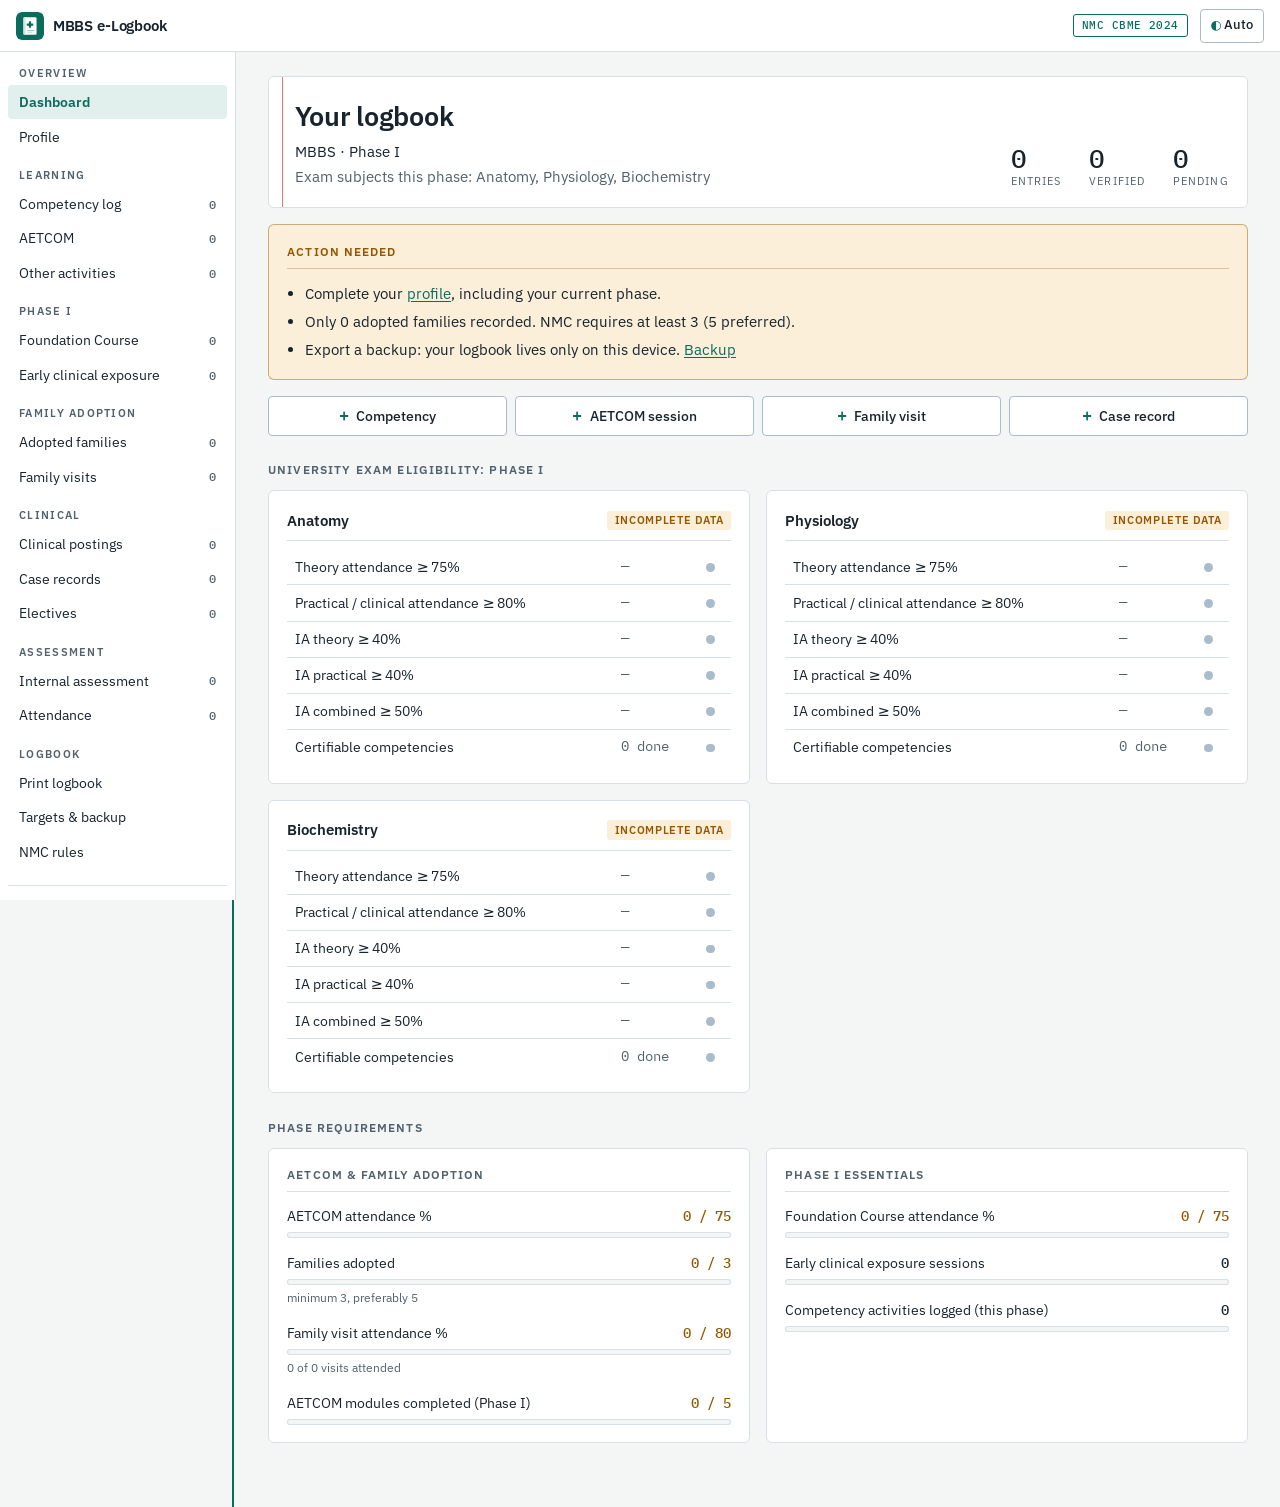
==== commit 6e10a658: "Add Auto / Light / Dark theme switch to both apps A button in the top bar cycles the theme and remem" ====
--- a/mbbs/index.html
+++ b/mbbs/index.html
@@ -9,6 +9,7 @@
   <link rel="manifest" href="manifest.webmanifest">
   <link rel="icon" href="../icons/icon.svg" type="image/svg+xml">
   <link rel="apple-touch-icon" href="../icons/icon.svg">
+  <script src="../js/theme.js"></script>
   <link rel="stylesheet" href="../css/styles.css">
 </head>
 <body>
@@ -16,6 +17,7 @@
     <button id="menuBtn" class="icon-btn" aria-label="Menu">☰</button>
     <a href="#dashboard" class="brand"><img src="../icons/icon.svg" alt="" width="28" height="28"> MBBS e-Logbook</a>
     <span class="tag">NMC CBME 2024</span>
+    <button id="themeBtn" class="theme-btn" type="button">◐ Auto</button>
   </header>
   <div class="layout">
     <nav id="nav" class="sidebar no-print" aria-label="Sections"></nav>
--- a/css/styles.css
+++ b/css/styles.css
@@ -81,6 +81,13 @@
   margin-left: auto; font: 500 .7rem/1 var(--f-mono); letter-spacing: .04em; text-transform: uppercase;
   color: var(--accent); border: 1px solid var(--accent); padding: .3rem .5rem; border-radius: 3px;
 }
+.theme-btn {
+  border: 1px solid var(--rule-strong); background: var(--sheet); color: var(--ink); border-radius: 4px; cursor: pointer;
+  font: 500 .8rem/1 var(--f-sans); padding: .45rem .6rem; min-height: 34px; white-space: nowrap;
+}
+.theme-btn:hover { border-color: var(--accent); }
+.theme-btn span { color: var(--accent); }
+@media (max-width: 440px) { .tag { display: none; } .theme-btn { margin-left: auto; } }
 .icon-btn { display: none; border: 0; background: none; font-size: 1.35rem; color: var(--ink); cursor: pointer; padding: .25rem; }
 .layout { display: grid; grid-template-columns: 236px minmax(0, 1fr); min-height: calc(100vh - var(--topbar-h)); }
 
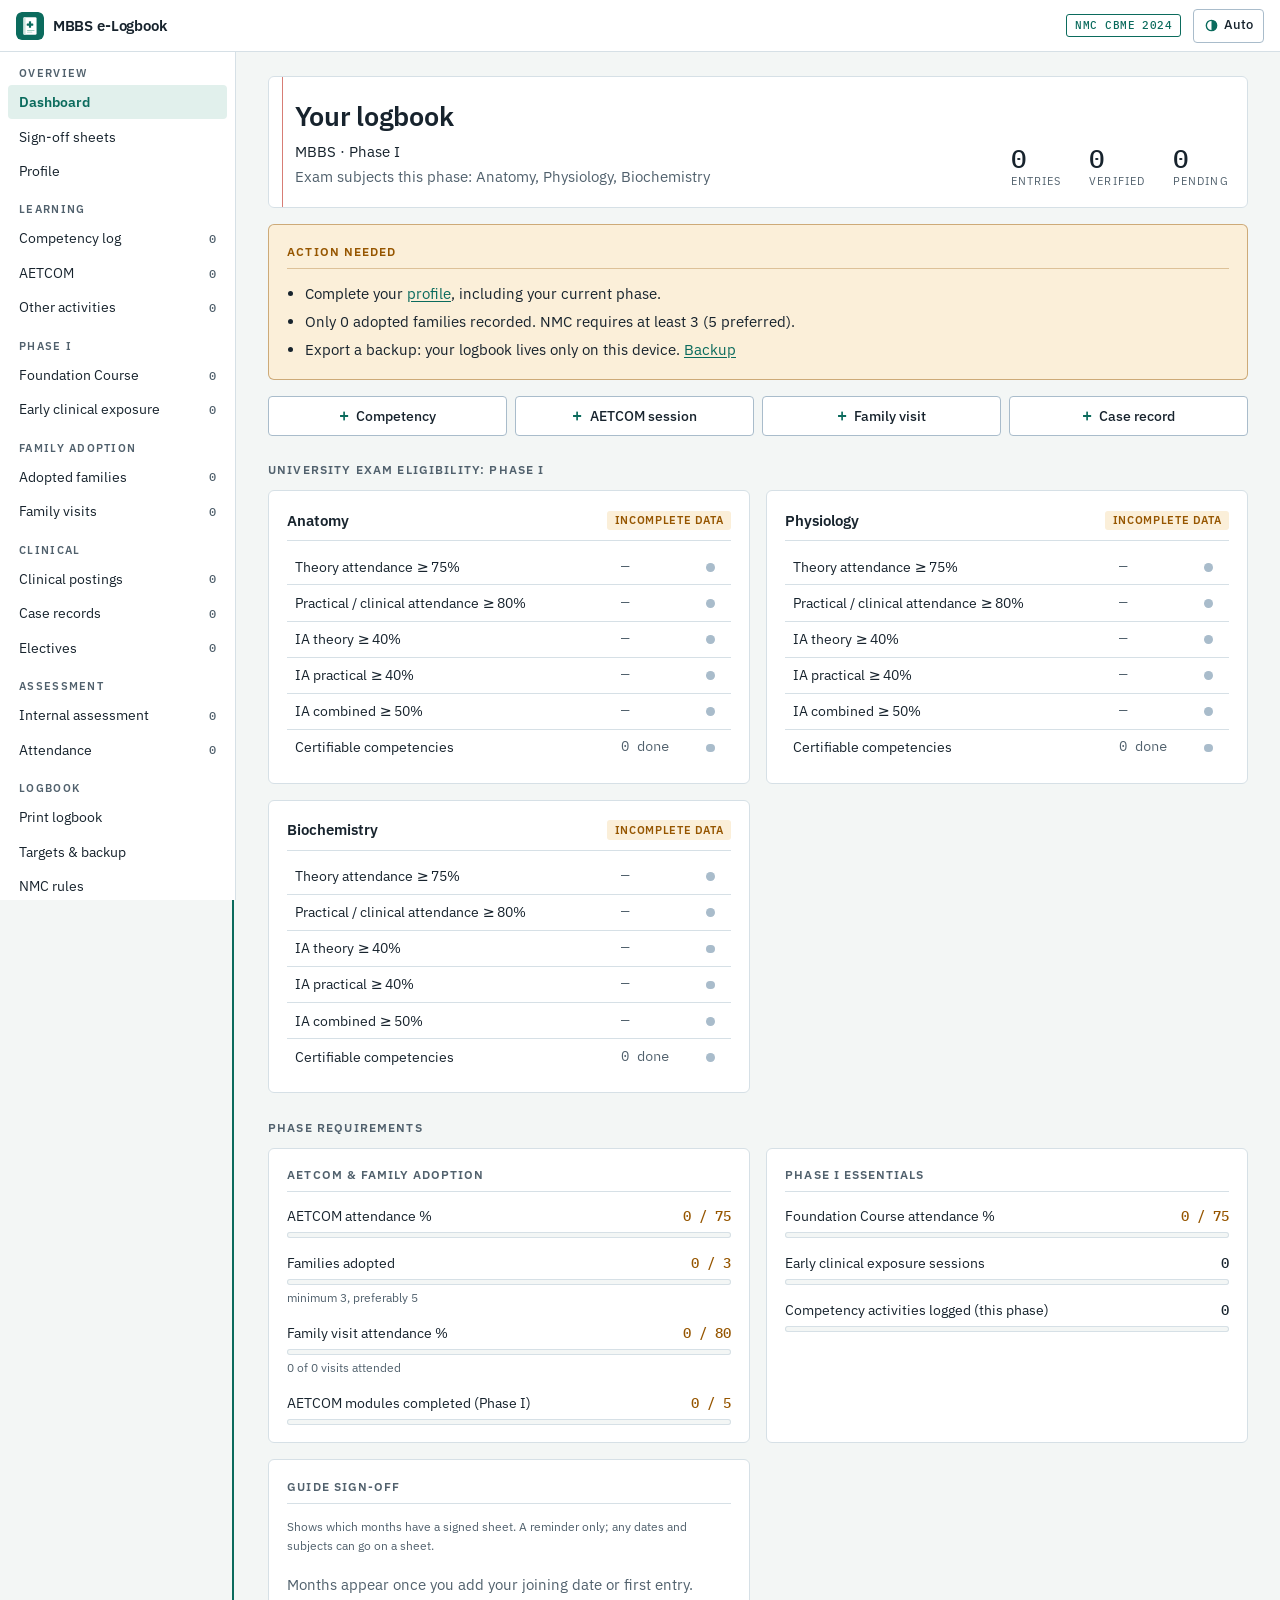
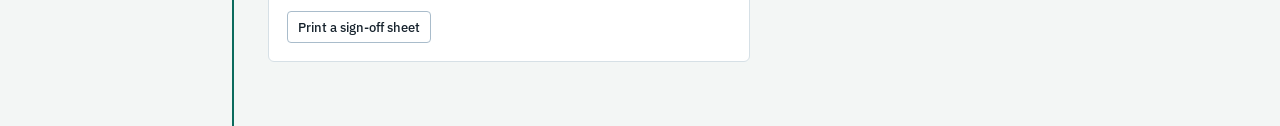
==== commit a4a3f60e: "Add print-and-sign sign-off sheets for any date range Students choose any period (presets or custom " ====
--- a/mbbs/index.html
+++ b/mbbs/index.html
@@ -17,7 +17,7 @@
     <button id="menuBtn" class="icon-btn" aria-label="Menu">☰</button>
     <a href="#dashboard" class="brand"><img src="../icons/icon.svg" alt="" width="28" height="28"> MBBS e-Logbook</a>
     <span class="tag">NMC CBME 2024</span>
-    <button id="themeBtn" class="theme-btn" type="button">◐ Auto</button>
+    <button id="themeBtn" class="theme-btn" type="button">Auto</button>
   </header>
   <div class="layout">
     <nav id="nav" class="sidebar no-print" aria-label="Sections"></nav>
@@ -29,6 +29,7 @@
   <div id="toast" class="toast no-print" role="status" aria-live="polite"></div>
   <noscript>This app needs JavaScript enabled.</noscript>
   <script src="js/ug-data.js"></script>
+  <script src="../js/review.js"></script>
   <script src="js/ug-app.js"></script>
 </body>
 </html>
--- a/css/styles.css
+++ b/css/styles.css
@@ -86,7 +86,8 @@
   font: 500 .8rem/1 var(--f-sans); padding: .45rem .6rem; min-height: 34px; white-space: nowrap;
 }
 .theme-btn:hover { border-color: var(--accent); }
-.theme-btn span { color: var(--accent); }
+.theme-btn { display: inline-flex; align-items: center; gap: .35rem; }
+.theme-btn svg { width: 15px; height: 15px; color: var(--accent); flex: none; }
 @media (max-width: 440px) { .tag { display: none; } .theme-btn { margin-left: auto; } }
 .icon-btn { display: none; border: 0; background: none; font-size: 1.35rem; color: var(--ink); cursor: pointer; padding: .25rem; }
 .layout { display: grid; grid-template-columns: 236px minmax(0, 1fr); min-height: calc(100vh - var(--topbar-h)); }
@@ -321,10 +322,46 @@
 .sig-row div { flex: 1 1 180px; border-top: 1px solid #111; padding-top: .35rem; font-size: .85rem; }
 .cert p { line-height: 1.85; max-width: 90ch; }
 
+/* ---------- Sign-off sheets ---------- */
+.how { margin: 0 0 .5rem; padding-left: 1.2rem; display: grid; gap: .35rem; }
+.mono-h { font-family: var(--f-mono); font-weight: 500; font-size: 1.3rem; }
+.so-presets { margin-bottom: .9rem; }
+.so-dates { max-width: 520px; }
+.so-filter { margin: 1rem 0 .3rem; border-top: 1px dashed var(--rule); padding-top: .7rem; }
+.so-filter summary { font-weight: 500; }
+.so-subj { max-width: 320px; margin-bottom: .6rem; }
+.so-secs { display: grid; grid-template-columns: repeat(auto-fit, minmax(min(100%, 220px), 1fr)); gap: .25rem 1rem; }
+.so-count { margin: .9rem 0 .2rem; }
+.kv-list { display: grid; grid-template-columns: repeat(auto-fit, minmax(min(100%, 190px), 1fr)); gap: .6rem 1.2rem; margin: 0 0 1rem; }
+.kv-list dt { font-size: .68rem; text-transform: uppercase; letter-spacing: .08em; color: var(--ink-2); font-weight: 600; }
+.kv-list dd { margin: .1rem 0 0; }
+.mr-photo { display: block; max-width: min(100%, 420px); border: 1px solid var(--rule); border-radius: 4px; margin-bottom: .8rem; }
+.mr-photo.sm { max-width: 160px; }
+.mr-entries { margin: 0; padding-left: 1.3rem; display: grid; gap: .45rem; max-height: 420px; overflow-y: auto; }
+.mr-entries li { padding-bottom: .4rem; border-bottom: 1px dashed var(--rule); }
+.mr-entries li:last-child { border-bottom: 0; }
+/* The printable sheet */
+.report.sheet { max-width: 820px; }
+.sheet-head { display: flex; justify-content: space-between; align-items: flex-end; gap: 1rem; border-bottom: 2px solid #111; padding-bottom: .5rem; margin-bottom: .8rem; }
+.sheet-head h1 { margin: 0; font-size: 1.35rem; letter-spacing: 0; }
+.sheet-kicker { font-size: .7rem; text-transform: uppercase; letter-spacing: .12em; color: #444; }
+.sheet-code { text-align: right; }
+.sheet-code span { display: block; font-size: .65rem; text-transform: uppercase; letter-spacing: .1em; color: #444; }
+.sheet-code b { font-family: var(--f-mono); font-size: 1.2rem; }
+.report.sheet h2 { font-size: .9rem; margin-top: 1rem; border-bottom: 1px solid #111; }
+.sheet-kv { margin: 0; max-width: none; }
+table.rep.sheet-kv th { width: 15%; white-space: nowrap; }
+table.rep.sheet-kv td { width: 35%; }
+.sheet-boxes { display: flex; gap: 2.5rem; font-size: 1rem; }
+.sheet-lines div { border-bottom: 1px solid #999; height: 1.8rem; }
+.sheet-foot { margin-top: 1.5rem; color: #444; }
+
 @media (prefers-reduced-motion: reduce) { * { transition: none !important; } }
 
 @media print {
   @page { size: A4 landscape; margin: 12mm; }
+  @page signoff { size: A4 portrait; margin: 14mm; }
+  .report.sheet { page: signoff; max-width: none; }
   body { background: #fff; color: #000; }
   .no-print, .topbar, .sidebar { display: none !important; }
   .layout { display: block; }
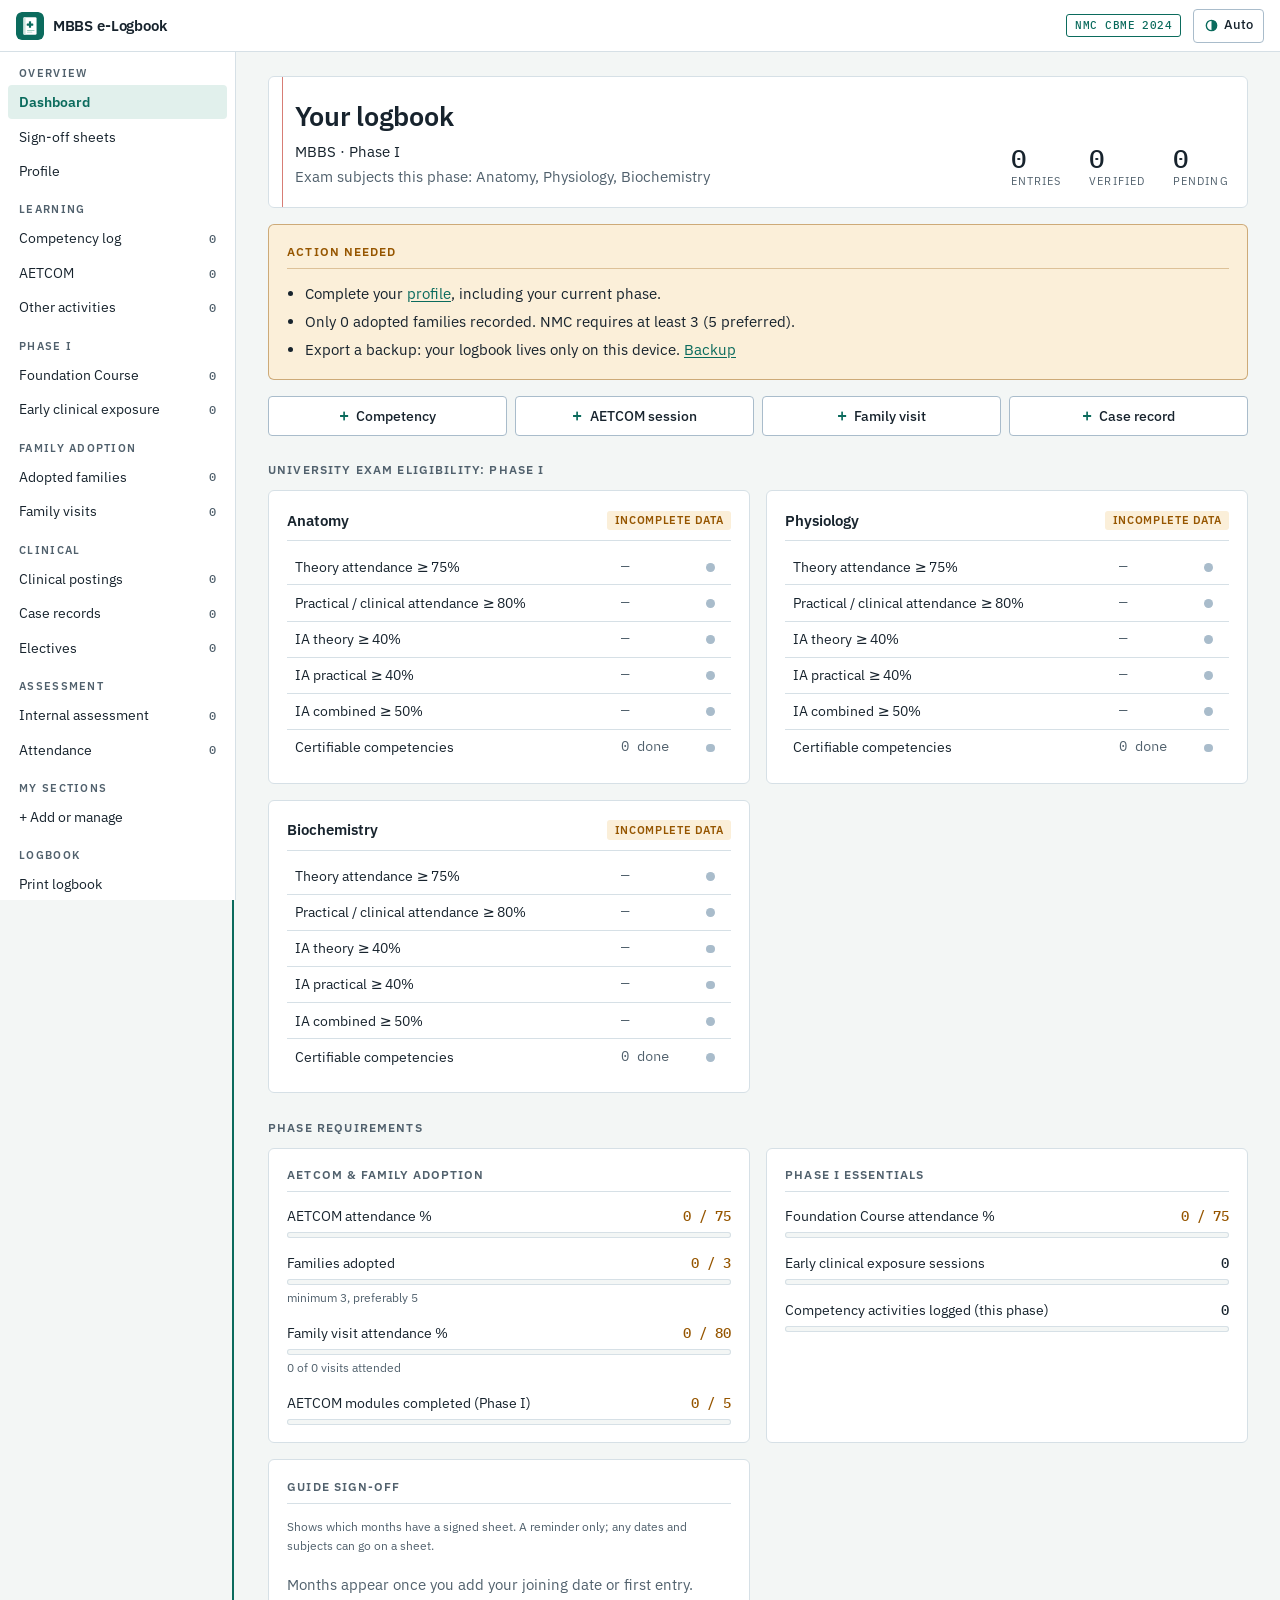
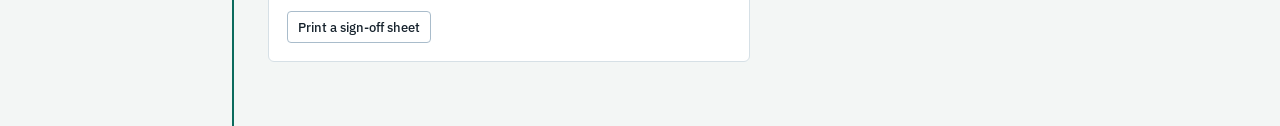
==== commit e8080b0f: "Add custom sections and share-menu backup to both apps My sections: students design their own logboo" ====
--- a/mbbs/index.html
+++ b/mbbs/index.html
@@ -30,6 +30,8 @@
   <noscript>This app needs JavaScript enabled.</noscript>
   <script src="js/ug-data.js"></script>
   <script src="../js/review.js"></script>
+  <script src="../js/custom.js"></script>
+  <script src="../js/backup.js"></script>
   <script src="js/ug-app.js"></script>
 </body>
 </html>
--- a/css/styles.css
+++ b/css/styles.css
@@ -356,6 +356,21 @@
 .sheet-lines div { border-bottom: 1px solid #999; height: 1.8rem; }
 .sheet-foot { margin-top: 1.5rem; color: #444; }
 
+/* ---------- My sections ---------- */
+.cs-templates { display: grid; grid-template-columns: repeat(auto-fit, minmax(min(100%, 240px), 1fr)); gap: .6rem; margin-bottom: 1rem; }
+.cs-tpl { flex-direction: column; align-items: flex-start; text-align: left; gap: .2rem; padding: .75rem .9rem; }
+.cs-tpl small { font-weight: 400; font-size: .78rem; line-height: 1.35; }
+.cs-form { display: grid; gap: .8rem; }
+.cs-form h3 { margin: .6rem 0 0; }
+.cs-field { border: 1px solid var(--rule); border-radius: var(--r); padding: .7rem .8rem; display: grid; gap: .55rem; background: var(--paper); }
+.cs-row { display: grid; grid-template-columns: minmax(0, 2fr) minmax(0, 1fr); gap: .6rem; }
+@media (max-width: 480px) { .cs-row { grid-template-columns: minmax(0, 1fr); } }
+.cs-opts { display: flex; flex-wrap: wrap; align-items: center; gap: .4rem 1.2rem; }
+.cs-move { margin-left: auto; display: flex; gap: .35rem; }
+.cs-hidden { border-top: 1px dashed var(--rule); padding-top: .6rem; display: flex; flex-wrap: wrap; gap: .4rem; align-items: center; }
+.cs-hidden p { flex-basis: 100%; margin: 0; }
+#csOut { font-family: var(--f-mono); font-size: .8rem; margin-bottom: .6rem; }
+
 @media (prefers-reduced-motion: reduce) { * { transition: none !important; } }
 
 @media print {
